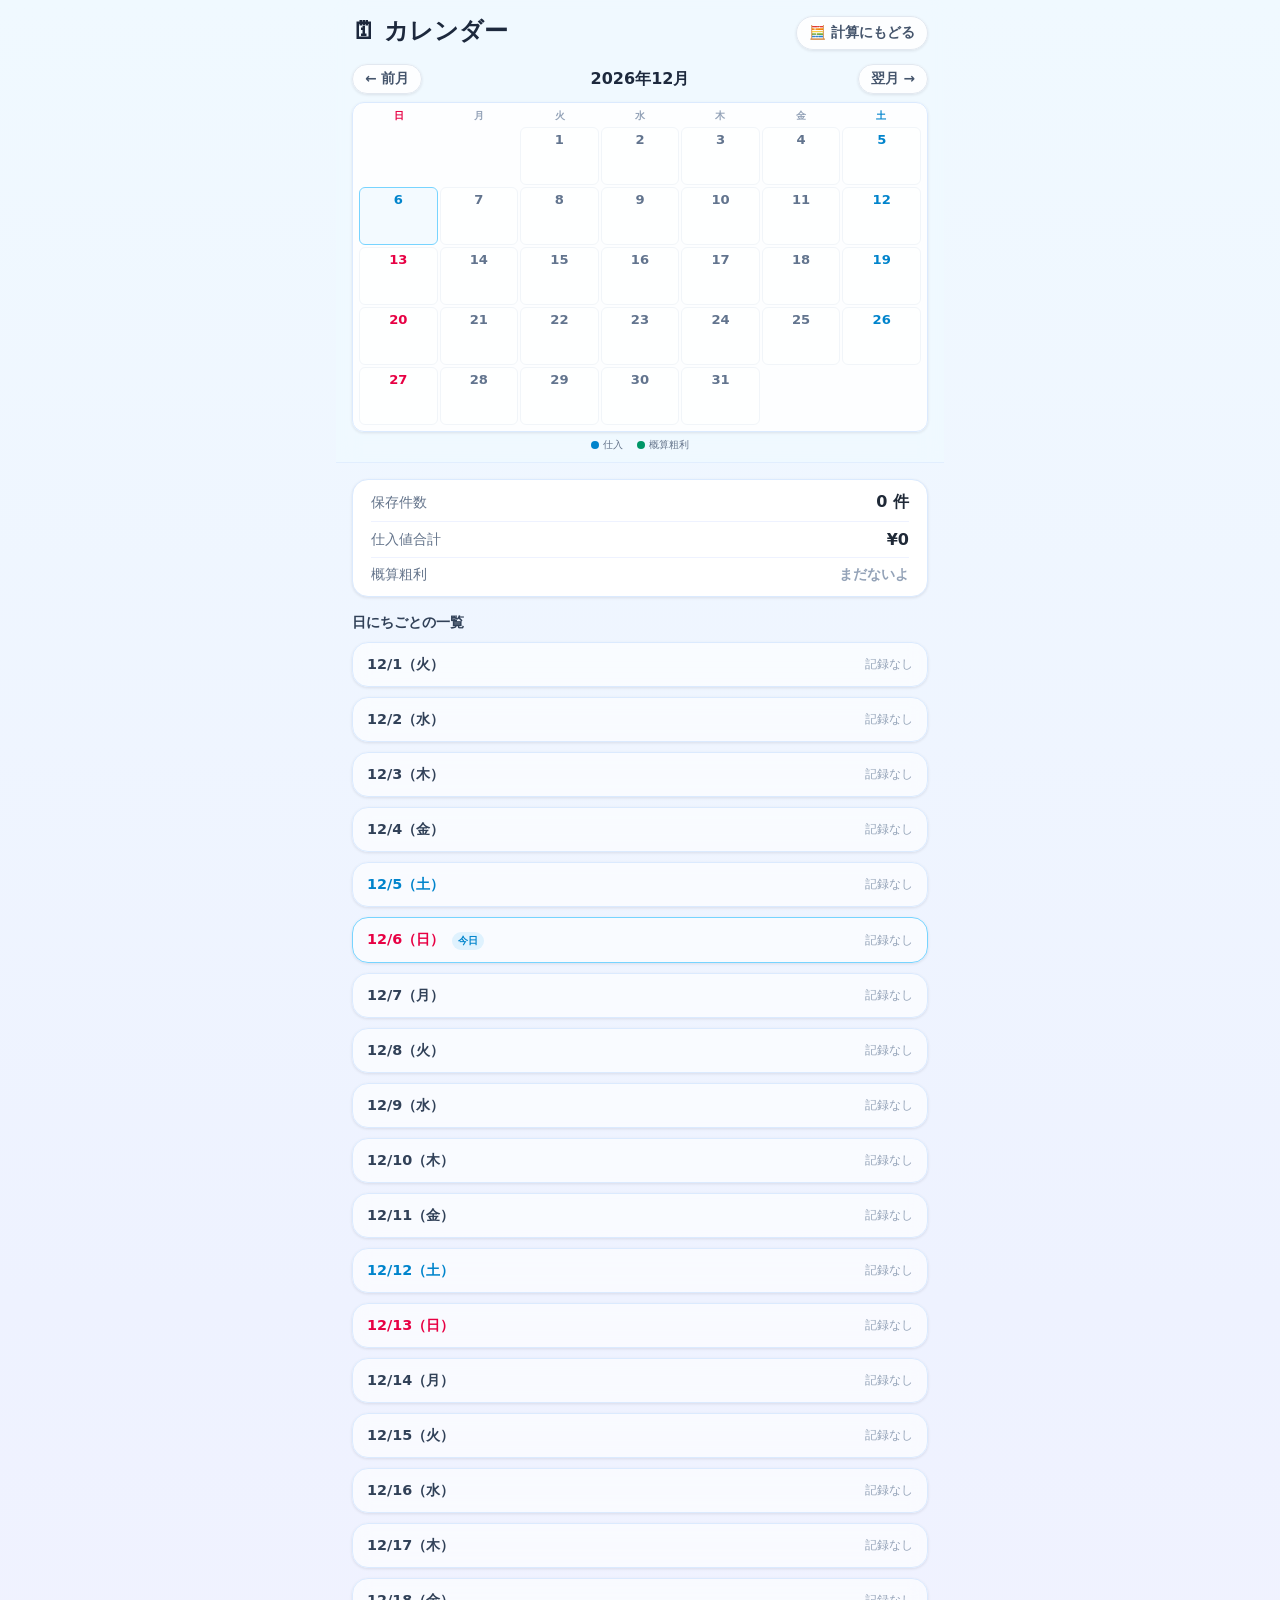
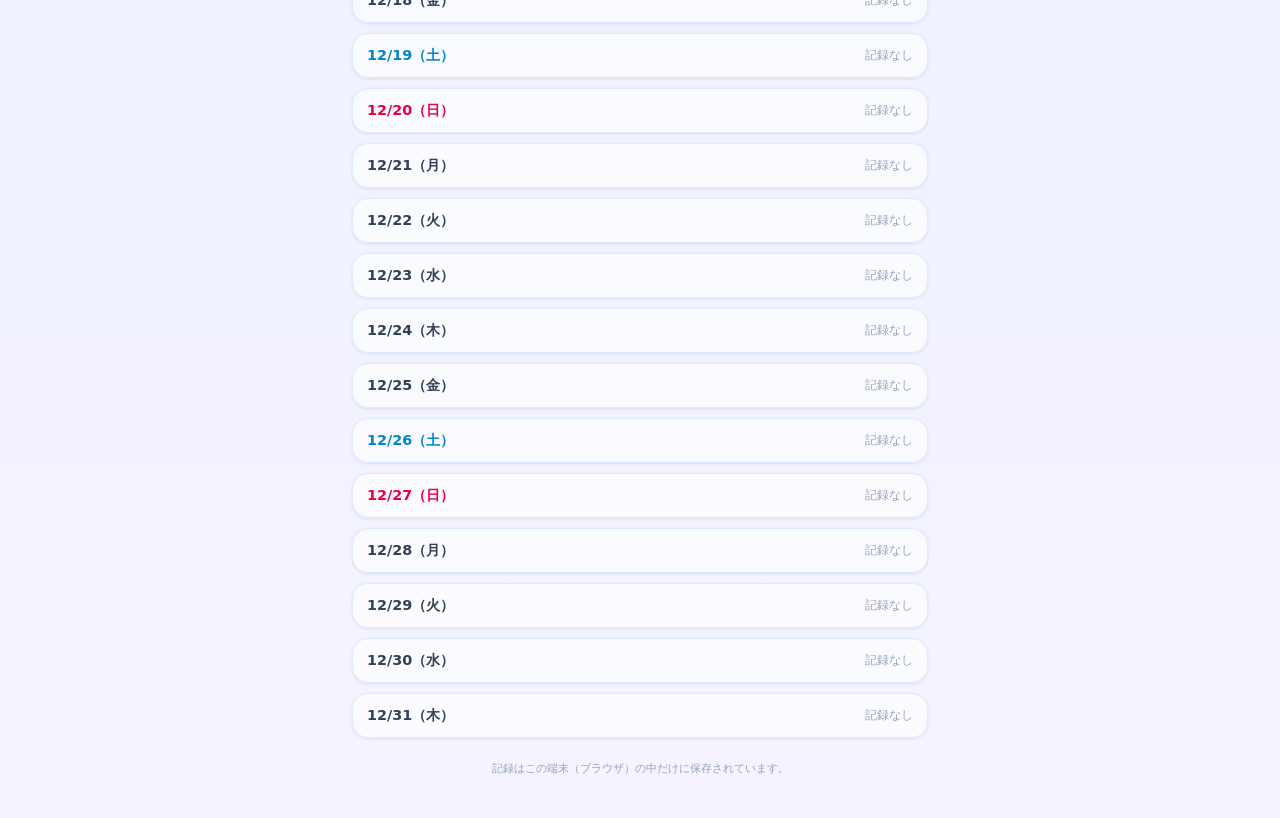
==== calendar/index.html @ 2d26ee3d "Add break-even profit calculator app" ====
<!doctype html>
<html lang="ja">
  <head>
    <meta charset="utf-8" />
    <meta name="viewport" content="width=device-width, initial-scale=1, viewport-fit=cover" />
    <meta name="theme-color" content="#4f39f6" />
    <meta
      name="description"
      content="保存した粗利計算を月別カレンダーで確認できます。"
    />
    <title>カレンダー - 概算 粗利計算</title>
    <link rel="manifest" href="../manifest.webmanifest" />
    <link rel="stylesheet" href="../styles.css?v=10" />
  </head>
  <body data-page="calendar">
    <main class="calendar-shell">
      <div class="container">
        <div class="calendar-sticky">
          <header class="topbar">
            <h1>🗓 カレンダー</h1>
            <a class="nav-pill" href="../">🧮 計算にもどる</a>
          </header>

          <div class="month-nav">
            <button class="month-button" type="button" id="prevMonth">← 前月</button>
            <div class="month-title" id="monthTitle"></div>
            <button class="month-button" type="button" id="nextMonth">翌月 →</button>
          </div>

          <section class="calendar-card" aria-label="月別カレンダー">
            <div class="weekday-row" aria-hidden="true">
              <span>日</span>
              <span>月</span>
              <span>火</span>
              <span>水</span>
              <span>木</span>
              <span>金</span>
              <span>土</span>
            </div>
            <div class="calendar-grid" id="calendarGrid"></div>
          </section>

          <div class="legend" aria-hidden="true">
            <span><i class="dot"></i>仕入</span>
            <span><i class="dot profit"></i>概算粗利</span>
          </div>
        </div>

        <section class="month-summary" aria-label="月の合計">
          <div>
            <span>保存件数</span>
            <strong id="monthCount">0 件</strong>
          </div>
          <div>
            <span>仕入値合計</span>
            <strong id="monthPurchase">¥0</strong>
          </div>
          <div>
            <span>概算粗利</span>
            <strong id="monthProfit" class="muted-value">まだないよ</strong>
          </div>
        </section>

        <h2 class="section-title">日にちごとの一覧</h2>
        <ul class="day-list" id="dayList"></ul>

        <p class="privacy-note">記録はこの端末（ブラウザ）の中だけに保存されています。</p>
      </div>
    </main>

    <script src="../app.js?v=10" defer></script>
  </body>
</html>
---- styles.css ----
:root {
  color-scheme: light;
  --page: #f7faff;
  --panel: rgba(255, 255, 255, 0.86);
  --panel-solid: #ffffff;
  --ink: #1f2937;
  --muted: #64748b;
  --faint: #94a3b8;
  --line: #dbeafe;
  --indigo: #4f39f6;
  --sky: #0084cc;
  --emerald: #009767;
  --rose: #e70044;
  --shadow: 0 1px 3px rgba(15, 23, 42, 0.1);
  font-family:
    "Yu Gothic UI", "Hiragino Kaku Gothic ProN", Meiryo, system-ui, -apple-system, BlinkMacSystemFont, sans-serif;
}

* {
  box-sizing: border-box;
}

html {
  min-height: 100%;
  background: var(--page);
}

body {
  min-height: 100%;
  margin: 0;
  color: var(--ink);
  background: linear-gradient(180deg, #f0f9ff 0%, #eef2ff 54%, #f5f3ff 100%);
  letter-spacing: 0;
}

button,
input {
  font: inherit;
}

button {
  -webkit-tap-highlight-color: transparent;
}

a {
  color: inherit;
  text-decoration: none;
}

.page-shell {
  min-height: 100dvh;
  padding: 16px;
}

.container {
  width: min(100%, 36rem);
  margin: 0 auto;
  padding-bottom: max(24px, env(safe-area-inset-bottom));
}

.container-narrow {
  width: min(100%, 28rem);
}

.topbar {
  display: flex;
  align-items: flex-start;
  justify-content: space-between;
  gap: 12px;
  margin-bottom: 14px;
}

h1 {
  margin: 0;
  color: #1d293d;
  font-size: 1.5rem;
  line-height: 1.25;
  font-weight: 800;
  letter-spacing: 0;
}

.lead {
  margin: 4px 0 0;
  color: var(--muted);
  font-size: 0.76rem;
}

.nav-pill,
.month-button {
  flex: 0 0 auto;
  border: 1px solid #e2e8f0;
  border-radius: 999px;
  background: rgba(255, 255, 255, 0.86);
  color: #45556c;
  box-shadow: var(--shadow);
  font-size: 0.86rem;
  font-weight: 700;
  white-space: nowrap;
}

.nav-pill {
  padding: 7px 12px;
}

.month-button {
  padding: 5px 12px;
  cursor: pointer;
}

.panel,
.summary-card,
.record-card,
.day-card {
  border: 1px solid var(--line);
  background: var(--panel);
  box-shadow: var(--shadow);
  backdrop-filter: blur(8px);
}

.panel {
  border-radius: 16px;
}

.input-panel {
  display: grid;
  gap: 12px;
  padding: 16px;
}

.field {
  display: grid;
  gap: 5px;
}

.field span {
  color: var(--muted);
  font-size: 0.76rem;
  font-weight: 700;
}

.field input {
  width: 100%;
  min-width: 0;
  border: 1px solid #e2e8f0;
  border-radius: 12px;
  background: var(--panel-solid);
  color: #1d293d;
  outline: 0;
  padding: 10px 12px;
  font-size: 1rem;
}

.field input:focus {
  border-color: #a4b3ff;
  box-shadow: 0 0 0 3px rgba(125, 135, 255, 0.24);
}

.field input::placeholder {
  color: #cad5e2;
}

.field-grid {
  display: grid;
  grid-template-columns: repeat(2, minmax(0, 1fr));
  gap: 12px;
}

.field-grid.three {
  grid-template-columns: repeat(3, minmax(0, 1fr));
  gap: 8px;
}

.result-panel {
  display: grid;
  gap: 12px;
  margin-top: 16px;
  padding: 16px 20px;
}

.result-line {
  display: flex;
  align-items: center;
  justify-content: space-between;
  gap: 12px;
}

.result-line span {
  color: var(--muted);
  font-size: 0.9rem;
}

.result-line small {
  color: var(--faint);
  font-size: 0.68rem;
}

.result-line strong {
  flex: 0 1 auto;
  min-width: 0;
  text-align: right;
  font-size: 1.5rem;
  line-height: 1.15;
  font-weight: 800;
  overflow-wrap: anywhere;
}

.result-line.compact strong {
  font-size: 1.28rem;
}

.break-even-box {
  display: grid;
  gap: 5px;
  border-top: 1px solid #eef2ff;
  padding-top: 12px;
}

.break-even-box p {
  margin: 0;
  color: var(--faint);
  font-size: 0.76rem;
  text-align: right;
}

.break-even-value {
  color: var(--indigo);
}

.profit-plus {
  color: var(--emerald);
}

.profit-minus {
  color: var(--rose);
}

.muted-value {
  color: var(--faint);
  font-weight: 600 !important;
  font-size: 0.86rem !important;
}

.primary-button,
.secondary-button {
  width: 100%;
  border: 0;
  cursor: pointer;
  transition:
    transform 0.15s ease,
    background-color 0.15s ease;
}

.primary-button {
  margin-top: 12px;
  padding: 13px 14px;
  border-radius: 16px;
  background: var(--indigo);
  color: #ffffff;
  font-weight: 800;
  box-shadow: var(--shadow);
}

.primary-button:disabled {
  cursor: not-allowed;
  background: #cad5e2;
}

.primary-button:not(:disabled):active {
  transform: scale(0.99);
}

.secondary-button {
  margin-top: 8px;
  padding: 11px 14px;
  border: 1px solid #e2e8f0;
  border-radius: 12px;
  background: rgba(255, 255, 255, 0.7);
  color: #62748e;
  font-size: 0.86rem;
  font-weight: 700;
}

.edit-banner {
  display: flex;
  align-items: center;
  justify-content: space-between;
  gap: 10px;
  margin-bottom: 8px;
  border: 1px solid #fee685;
  border-radius: 12px;
  background: #fffbeb;
  color: #b75000;
  padding: 9px 12px;
  font-size: 0.86rem;
}

.edit-banner button {
  border: 0;
  background: transparent;
  color: inherit;
  cursor: pointer;
  font-size: 0.78rem;
  font-weight: 800;
  text-decoration: underline;
}

.today-section {
  margin-top: 24px;
}

.today-section h2,
.section-title {
  margin: 0 0 10px;
  color: #314158;
  font-size: 0.9rem;
  font-weight: 800;
}

.empty-text {
  margin: 0;
  padding-inline: 4px;
  color: var(--faint);
  font-size: 0.78rem;
}

.summary-card {
  display: grid;
  gap: 8px;
  margin-bottom: 12px;
  border-radius: 16px;
  padding: 12px 16px;
}

.summary-card div {
  display: flex;
  align-items: center;
  justify-content: space-between;
  gap: 10px;
}

.summary-card div + div {
  border-top: 1px solid #eef2ff;
  padding-top: 8px;
}

.summary-card span {
  color: var(--muted);
  font-size: 0.86rem;
}

.summary-card strong {
  font-variant-numeric: tabular-nums;
}

.record-list,
.day-list {
  display: grid;
  gap: 10px;
  margin: 0;
  padding: 0;
  list-style: none;
}

.record-card {
  border-radius: 12px;
  padding: 12px 14px;
  background: rgba(255, 255, 255, 0.82);
}

.record-main {
  display: flex;
  align-items: flex-start;
  justify-content: space-between;
  gap: 10px;
}

.record-text {
  min-width: 0;
}

.record-name {
  color: #1d293d;
  font-weight: 800;
  overflow: hidden;
  text-overflow: ellipsis;
  white-space: nowrap;
}

.record-detail {
  margin-top: 3px;
  color: var(--faint);
  font-size: 0.7rem;
}

.record-result {
  flex: 0 0 auto;
  text-align: right;
}

.record-result strong {
  display: block;
  font-weight: 850;
  font-variant-numeric: tabular-nums;
}

.record-actions,
.form-actions {
  display: flex;
  align-items: center;
  justify-content: flex-end;
  gap: 8px;
  margin-top: 8px;
}

.mini-button {
  border: 1px solid #e0e7ff;
  border-radius: 999px;
  background: #eef2ff;
  color: #4f39f6;
  cursor: pointer;
  padding: 5px 11px;
  font-size: 0.72rem;
  font-weight: 800;
}

.mini-button.ghost {
  border-color: #e2e8f0;
  background: #f8fafc;
  color: #90a1b9;
}

.mini-button.strong {
  background: var(--indigo);
  color: #ffffff;
}

.privacy-note {
  margin: 24px 0 0;
  color: var(--faint);
  font-size: 0.68rem;
  text-align: center;
}

.calendar-shell {
  min-height: 100dvh;
  padding: 0 16px 18px;
}

.calendar-sticky {
  position: sticky;
  top: 0;
  z-index: 2;
  margin: 0 -16px 16px;
  padding: 16px 16px 10px;
  border-bottom: 1px solid rgba(219, 234, 254, 0.7);
  background: rgba(240, 249, 255, 0.94);
  backdrop-filter: blur(10px);
}

.month-nav {
  display: flex;
  align-items: center;
  justify-content: space-between;
  gap: 10px;
  margin-bottom: 8px;
}

.month-title {
  color: #1d293d;
  font-weight: 850;
}

.calendar-card {
  border: 1px solid var(--line);
  border-radius: 12px;
  background: var(--panel);
  box-shadow: var(--shadow);
  padding: 6px;
}

.weekday-row,
.calendar-grid {
  display: grid;
  grid-template-columns: repeat(7, minmax(0, 1fr));
}

.weekday-row span {
  padding-bottom: 4px;
  color: var(--faint);
  font-size: 0.65rem;
  font-weight: 800;
  text-align: center;
}

.weekday-row span:first-child,
.sunday .day-number,
.day-card.sunday .day-header span {
  color: var(--rose);
}

.weekday-row span:last-child,
.saturday .day-number,
.day-card.saturday .day-header span {
  color: var(--sky);
}

.calendar-grid {
  gap: 2px;
}

.calendar-day {
  display: flex;
  min-height: 58px;
  flex-direction: column;
  align-items: center;
  border: 1px solid #f1f5f9;
  border-radius: 6px;
  background: rgba(255, 255, 255, 0.42);
  padding: 5px 2px;
  color: inherit;
  text-align: center;
}

button.calendar-day {
  cursor: pointer;
}

.calendar-day.today {
  border-color: #77d4ff;
  background: rgba(240, 249, 255, 0.78);
}

.calendar-day.selected {
  border-color: #7d87ff;
  background: rgba(238, 242, 255, 0.9);
  box-shadow: inset 0 0 0 1px #a4b3ff;
}

.calendar-day.has-record {
  border-color: #a4f4cf;
  background: rgba(236, 253, 245, 0.62);
}

.day-number {
  color: #62748e;
  font-size: 0.82rem;
  font-weight: 850;
  line-height: 1;
}

.calendar-day.today .day-number {
  color: var(--sky);
}

.mini-total {
  display: block;
  width: 100%;
  margin-top: 3px;
  overflow: hidden;
  text-overflow: ellipsis;
  color: var(--sky);
  font-size: 0.62rem;
  font-weight: 850;
  line-height: 1;
  white-space: nowrap;
}

.mini-total.profit-minus,
.mini-total.profit-plus {
  color: inherit;
}

.legend {
  display: flex;
  justify-content: center;
  gap: 14px;
  margin-top: 6px;
  color: var(--muted);
  font-size: 0.65rem;
}

.legend span {
  display: inline-flex;
  align-items: center;
  gap: 4px;
}

.dot {
  width: 8px;
  height: 8px;
  border-radius: 50%;
  background: var(--sky);
}

.dot.profit {
  background: var(--emerald);
}

.month-summary {
  display: grid;
  gap: 8px;
  margin: 16px 0;
  border: 1px solid var(--line);
  border-radius: 16px;
  background: var(--panel-solid);
  box-shadow: var(--shadow);
  padding: 12px 18px;
}

.month-summary div {
  display: flex;
  align-items: center;
  justify-content: space-between;
  gap: 12px;
}

.month-summary div + div {
  border-top: 1px solid #eef2ff;
  padding-top: 8px;
}

.month-summary span {
  color: var(--muted);
  font-size: 0.86rem;
}

.month-summary strong {
  font-variant-numeric: tabular-nums;
}

.day-card {
  scroll-margin-top: 280px;
  overflow: hidden;
  border-radius: 16px;
  background: rgba(255, 255, 255, 0.62);
}

.day-card.has-record {
  background: var(--panel-solid);
}

.day-card.today {
  border-color: #77d4ff;
}

.day-card.selected {
  border-color: #a4b3ff;
  box-shadow:
    0 0 0 2px rgba(164, 179, 255, 0.32),
    var(--shadow);
}

.day-header {
  display: flex;
  width: 100%;
  align-items: center;
  justify-content: space-between;
  gap: 8px;
  border: 0;
  background: transparent;
  color: inherit;
  cursor: pointer;
  padding: 12px 14px;
  text-align: left;
}

.day-header.static {
  cursor: default;
}

.day-header span {
  color: #314158;
  font-size: 0.9rem;
  font-weight: 850;
}

.day-header small {
  color: var(--faint);
  font-size: 0.72rem;
}

.today-badge {
  display: inline-block;
  margin-left: 8px;
  border-radius: 999px;
  background: #dff2fe;
  color: var(--sky);
  padding: 2px 6px;
  font-size: 0.64rem;
}

.day-totals {
  display: flex;
  gap: 22px;
  padding: 0 14px 12px;
}

.day-totals span {
  display: block;
  color: var(--faint);
  font-size: 0.7rem;
}

.day-totals strong {
  font-size: 1.2rem;
  font-weight: 850;
  font-variant-numeric: tabular-nums;
}

.day-records {
  display: grid;
  gap: 8px;
  border-top: 1px solid #eef2ff;
  padding: 10px;
}

.day-records .record-card {
  background: #f8fafc;
  box-shadow: none;
}

.edit-card {
  display: grid;
  gap: 8px;
}

.small-field input {
  border-radius: 9px;
  padding: 8px 10px;
  font-size: 0.9rem;
}

.small-field span {
  font-size: 0.68rem;
}

[hidden] {
  display: none !important;
}

@media (max-width: 360px) {
  .page-shell,
  .calendar-shell {
    padding-inline: 12px;
  }

  .topbar {
    align-items: stretch;
    flex-direction: column;
  }

  .nav-pill {
    align-self: flex-start;
  }

  .field-grid.three {
    grid-template-columns: 1fr;
  }

  .result-line {
    align-items: flex-start;
    flex-direction: column;
  }

  .result-line strong,
  .break-even-box p {
    text-align: left;
  }
}

@media (prefers-color-scheme: dark) {
  :root {
    color-scheme: dark;
    --page: #0f172b;
    --panel: rgba(29, 41, 61, 0.82);
    --panel-solid: #1d293d;
    --ink: #f1f5f9;
    --muted: #cad5e2;
    --faint: #90a1b9;
    --line: #314158;
    --shadow: 0 1px 3px rgba(0, 0, 0, 0.28);
  }

  body {
    background: linear-gradient(180deg, #0f172b 0%, #1e1a4d 54%, #0f172b 100%);
  }

  h1,
  .month-title,
  .record-name {
    color: #f1f5f9;
  }

  .calendar-sticky {
    border-bottom-color: rgba(49, 65, 88, 0.72);
    background: rgba(15, 23, 43, 0.94);
  }

  .nav-pill,
  .month-button,
  .field input,
  .secondary-button,
  .month-summary {
    border-color: #314158;
    background: rgba(29, 41, 61, 0.88);
    color: #cad5e2;
  }

  .field input {
    color: #f1f5f9;
  }

  .field input::placeholder {
    color: #62748e;
  }

  .edit-banner {
    border-color: #953d00;
    background: rgba(70, 25, 1, 0.45);
    color: #ffd236;
  }

  .break-even-box,
  .summary-card div + div,
  .month-summary div + div,
  .day-records {
    border-color: #314158;
  }

  .record-card,
  .day-records .record-card {
    background: rgba(15, 23, 43, 0.5);
  }

  .day-card {
    background: rgba(29, 41, 61, 0.52);
  }

  .day-card.has-record {
    background: rgba(29, 41, 61, 0.86);
  }

  .calendar-day {
    border-color: rgba(49, 65, 88, 0.78);
    background: rgba(15, 23, 43, 0.32);
  }

  .calendar-day.has-record {
    border-color: #005f46;
    background: rgba(0, 95, 70, 0.22);
  }

  .calendar-day.today {
    border-color: #00a5ef;
    background: rgba(5, 47, 74, 0.36);
  }

  .calendar-day.selected {
    border-color: #7d87ff;
    background: rgba(30, 26, 77, 0.72);
  }

  .day-header span,
  .today-section h2,
  .section-title {
    color: #e2e8f0;
  }

  .mini-button.ghost {
    border-color: #314158;
    background: rgba(49, 65, 88, 0.62);
    color: #90a1b9;
  }
}
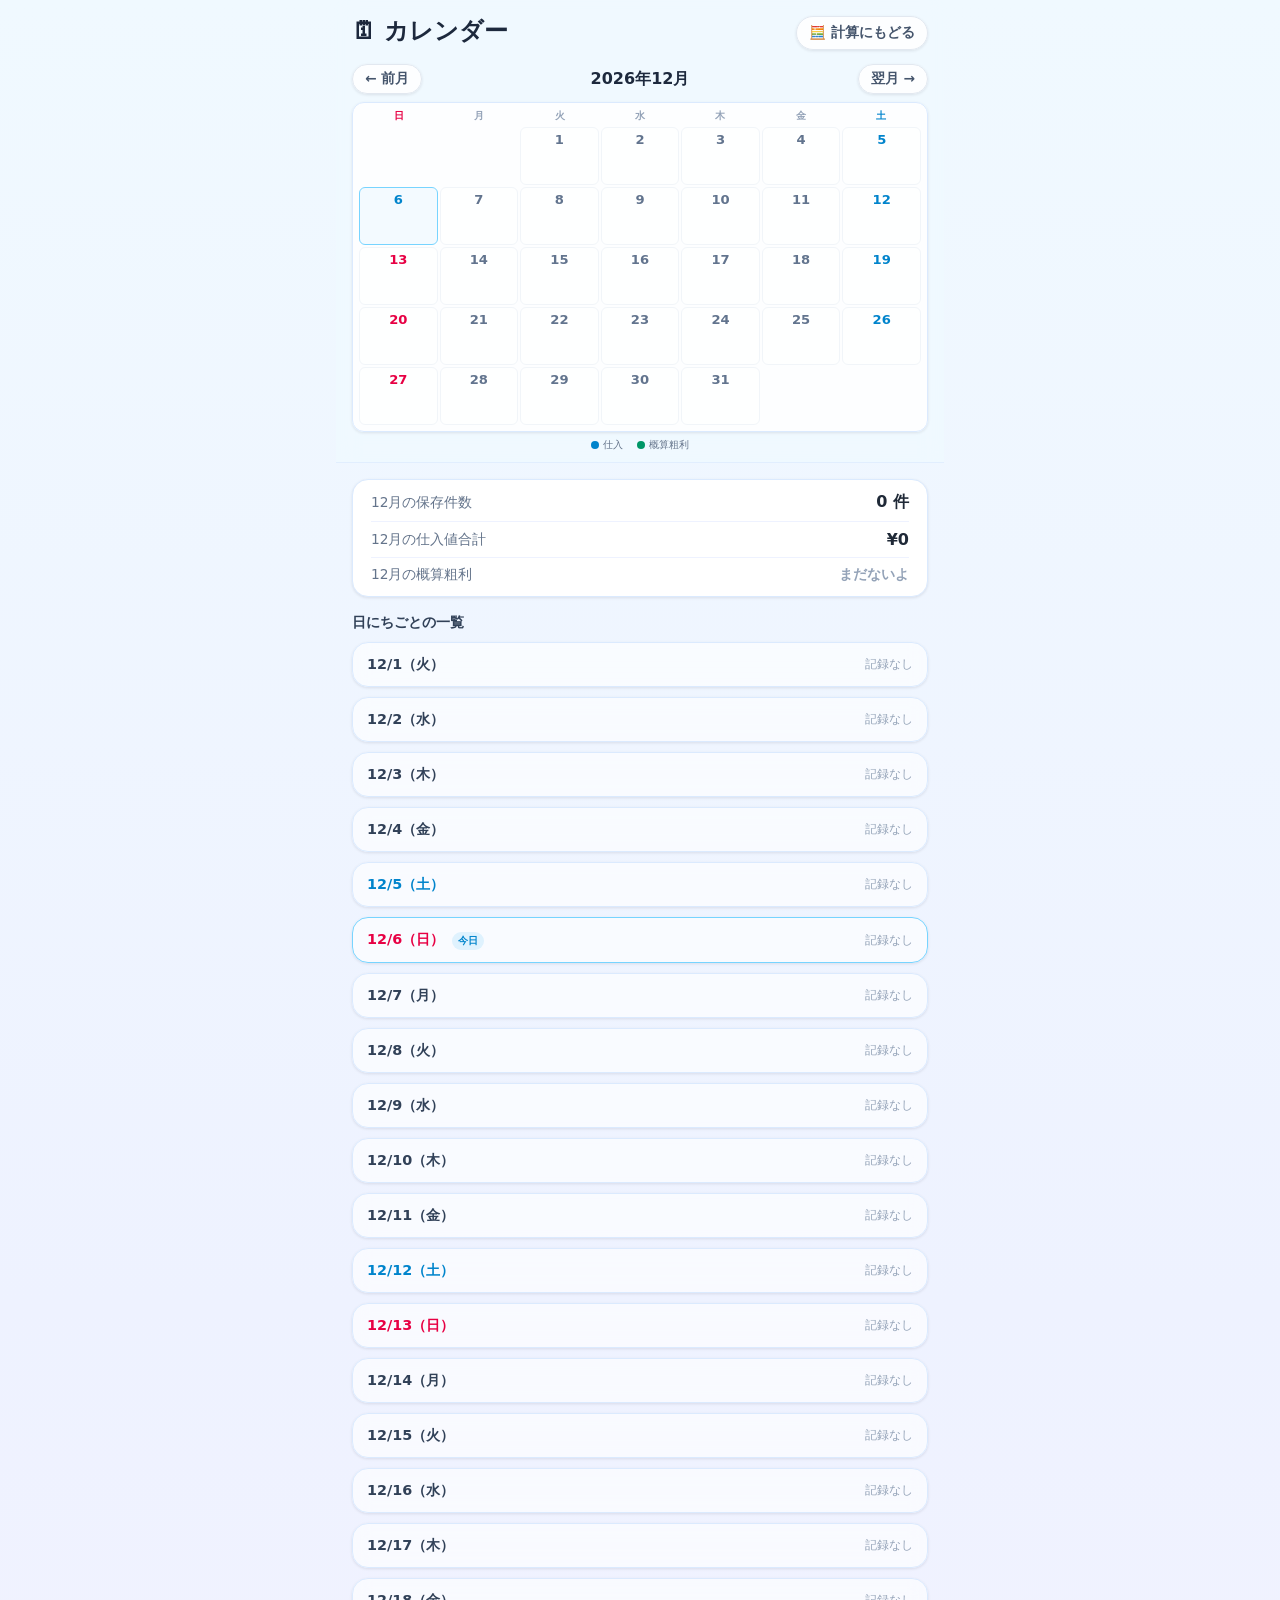
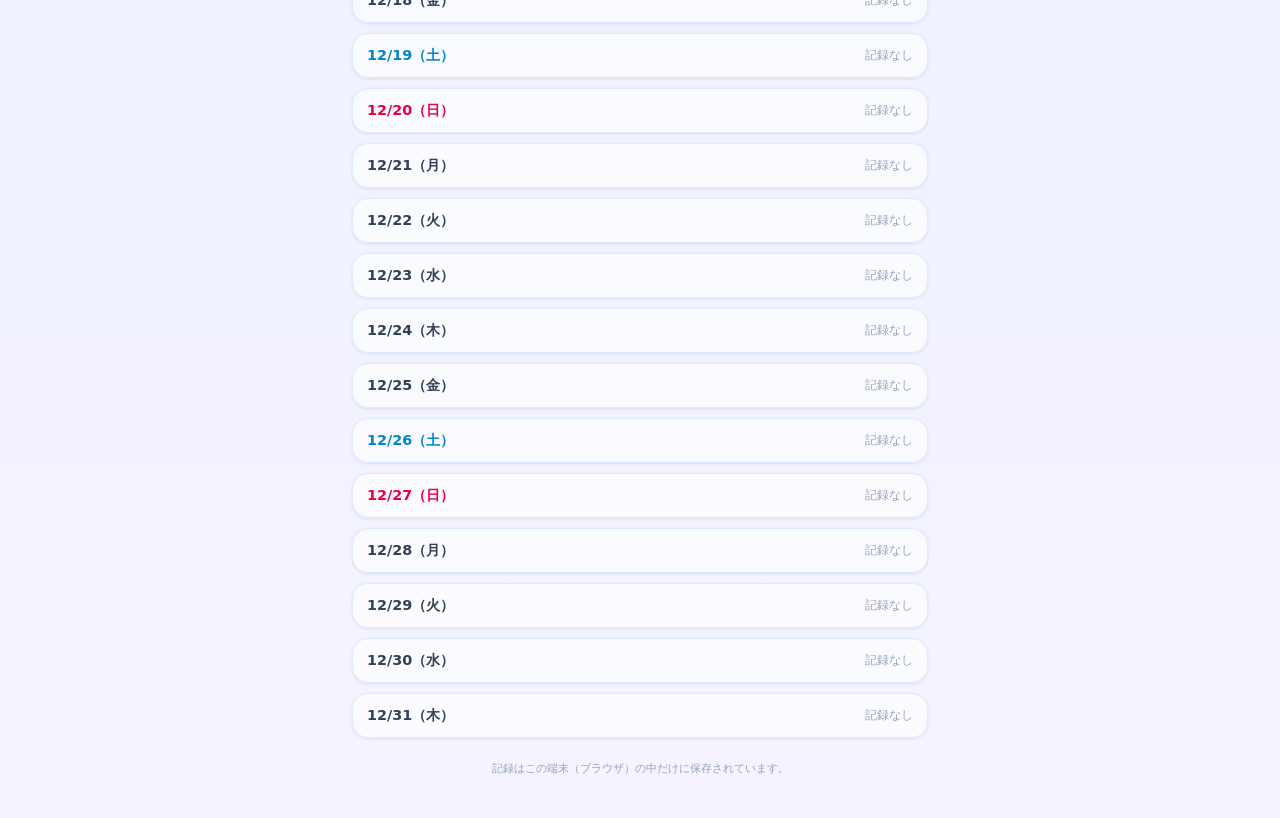
==== commit ed44fef4: "Sync updated profit calculator app" ====
--- a/calendar/index.html
+++ b/calendar/index.html
@@ -8,9 +8,9 @@
       name="description"
       content="保存した粗利計算を月別カレンダーで確認できます。"
     />
-    <title>カレンダー - 概算 粗利計算</title>
+    <title>概算 粗利計算</title>
     <link rel="manifest" href="../manifest.webmanifest" />
-    <link rel="stylesheet" href="../styles.css?v=10" />
+    <link rel="stylesheet" href="../styles.css?v=11" />
   </head>
   <body data-page="calendar">
     <main class="calendar-shell">
@@ -48,15 +48,15 @@
 
         <section class="month-summary" aria-label="月の合計">
           <div>
-            <span>保存件数</span>
+            <span id="monthCountLabel">保存件数</span>
             <strong id="monthCount">0 件</strong>
           </div>
           <div>
-            <span>仕入値合計</span>
+            <span id="monthPurchaseLabel">仕入値合計</span>
             <strong id="monthPurchase">¥0</strong>
           </div>
           <div>
-            <span>概算粗利</span>
+            <span id="monthProfitLabel">概算粗利</span>
             <strong id="monthProfit" class="muted-value">まだないよ</strong>
           </div>
         </section>
@@ -68,6 +68,6 @@
       </div>
     </main>
 
-    <script src="../app.js?v=10" defer></script>
+    <script src="../app.js?v=11" defer></script>
   </body>
 </html>
--- a/styles.css
+++ b/styles.css
@@ -80,7 +80,7 @@
 }
 
 .lead {
-  margin: 4px 0 0;
+  margin: -8px 0 14px;
   color: var(--muted);
   font-size: 0.76rem;
 }
@@ -441,6 +441,67 @@
   text-align: center;
 }
 
+.backup-panel {
+  display: grid;
+  gap: 10px;
+  margin-top: 24px;
+  border: 1px solid var(--line);
+  border-radius: 16px;
+  background: var(--panel);
+  box-shadow: var(--shadow);
+  padding: 14px;
+}
+
+.backup-panel h2 {
+  margin: 0;
+  color: #314158;
+  font-size: 0.92rem;
+}
+
+.backup-panel p {
+  margin: 0;
+  color: var(--muted);
+  font-size: 0.72rem;
+  line-height: 1.65;
+}
+
+.backup-actions {
+  display: grid;
+  grid-template-columns: repeat(2, minmax(0, 1fr));
+  gap: 8px;
+}
+
+.backup-actions button,
+.backup-actions label,
+.csv-button {
+  display: grid;
+  min-height: 42px;
+  place-items: center;
+  border: 1px solid #bfdbfe;
+  border-radius: 12px;
+  background: #ffffff;
+  color: var(--sky);
+  cursor: pointer;
+  font-weight: 850;
+}
+
+.backup-actions label {
+  position: relative;
+  overflow: hidden;
+}
+
+.backup-actions input {
+  position: absolute;
+  inset: 0;
+  opacity: 0;
+  cursor: pointer;
+}
+
+.csv-button {
+  width: 100%;
+  color: var(--indigo);
+}
+
 .calendar-shell {
   min-height: 100dvh;
   padding: 0 16px 18px;
@@ -820,6 +881,17 @@
     color: #ffd236;
   }
 
+  .backup-panel h2 {
+    color: #e2e8f0;
+  }
+
+  .backup-actions button,
+  .backup-actions label,
+  .csv-button {
+    border-color: #314158;
+    background: rgba(29, 41, 61, 0.88);
+  }
+
   .break-even-box,
   .summary-card div + div,
   .month-summary div + div,
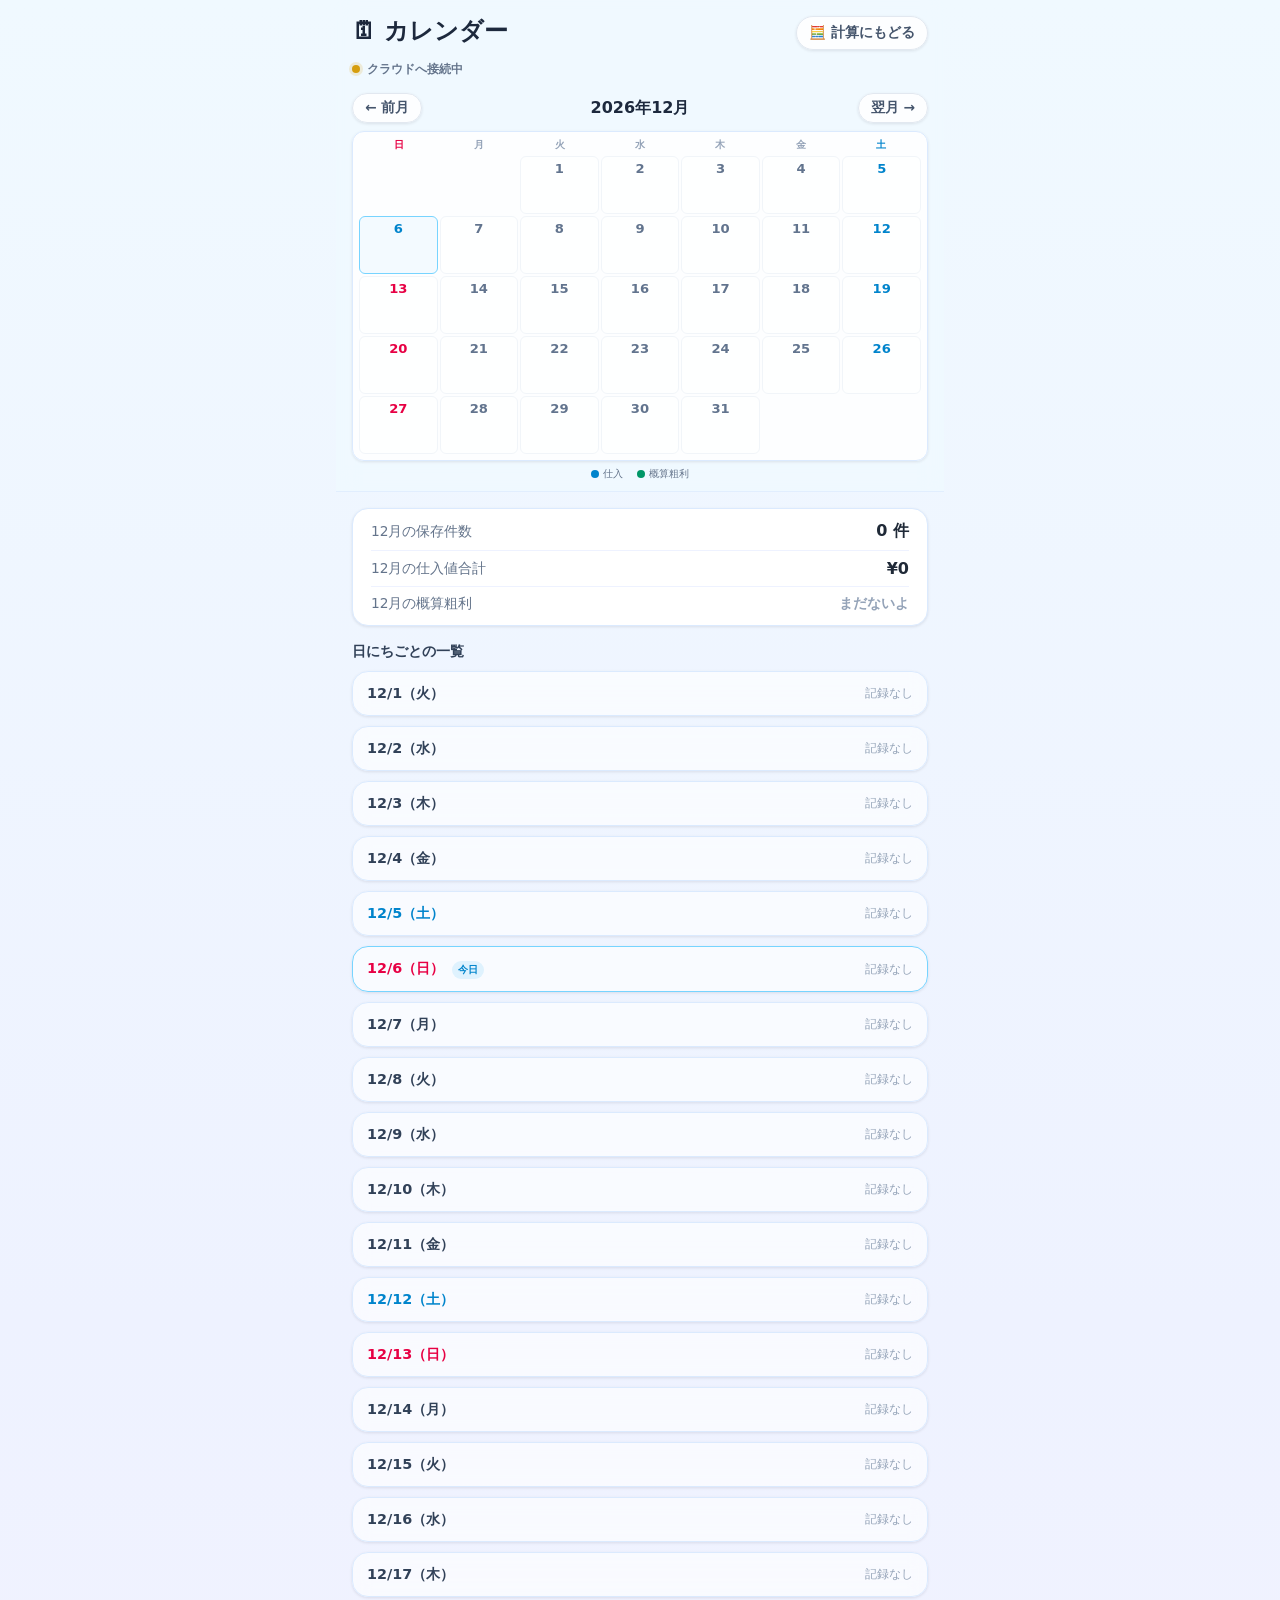
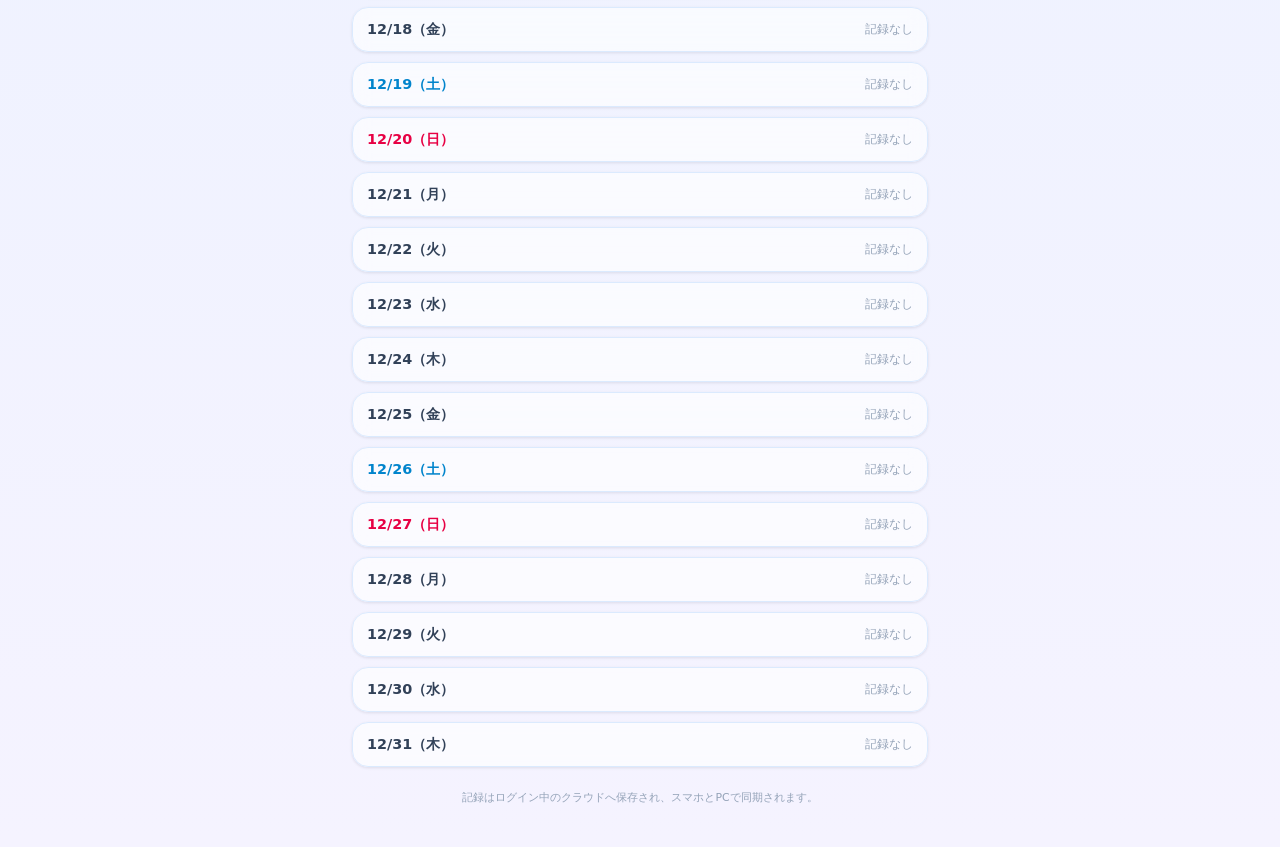
==== commit 5c09f380: "Unify calculator and inventory cloud sync" ====
--- a/calendar/index.html
+++ b/calendar/index.html
@@ -10,7 +10,7 @@
     />
     <title>概算 粗利計算</title>
     <link rel="manifest" href="../manifest.webmanifest" />
-    <link rel="stylesheet" href="../styles.css?v=11" />
+    <link rel="stylesheet" href="../styles.css?v=18" />
   </head>
   <body data-page="calendar">
     <main class="calendar-shell">
@@ -20,6 +20,11 @@
             <h1>🗓 カレンダー</h1>
             <a class="nav-pill" href="../">🧮 計算にもどる</a>
           </header>
+
+          <div class="calculator-sync-status" id="calculatorCloudStatus" data-state="checking" role="status" aria-live="polite">
+            <span class="calculator-sync-dot" aria-hidden="true"></span>
+            <span id="calculatorCloudStatusText">クラウドへ接続中</span>
+          </div>
 
           <div class="month-nav">
             <button class="month-button" type="button" id="prevMonth">← 前月</button>
@@ -64,10 +69,11 @@
         <h2 class="section-title">日にちごとの一覧</h2>
         <ul class="day-list" id="dayList"></ul>
 
-        <p class="privacy-note">記録はこの端末（ブラウザ）の中だけに保存されています。</p>
+        <p class="privacy-note">記録はログイン中のクラウドへ保存され、スマホとPCで同期されます。</p>
       </div>
     </main>
 
-    <script src="../app.js?v=11" defer></script>
+    <script src="../cloud-sync.js?v=1" defer></script>
+    <script src="../app.js?v=18" defer></script>
   </body>
 </html>
--- a/styles.css
+++ b/styles.css
@@ -34,7 +34,8 @@
 }
 
 button,
-input {
+input,
+select {
   font: inherit;
 }
 
@@ -68,6 +69,13 @@
   justify-content: space-between;
   gap: 12px;
   margin-bottom: 14px;
+}
+
+.nav-links {
+  display: flex;
+  flex-wrap: wrap;
+  justify-content: flex-end;
+  gap: 8px;
 }
 
 h1 {
@@ -83,6 +91,104 @@
   margin: -8px 0 14px;
   color: var(--muted);
   font-size: 0.76rem;
+}
+
+.calculator-sync-status {
+  display: flex;
+  min-height: 24px;
+  align-items: center;
+  gap: 7px;
+  margin: -7px 0 12px;
+  color: var(--muted);
+  font-size: 0.72rem;
+  font-weight: 750;
+}
+
+.calculator-sync-dot {
+  width: 8px;
+  height: 8px;
+  flex: 0 0 auto;
+  border-radius: 50%;
+  background: #d69e0d;
+  box-shadow: 0 0 0 3px rgba(214, 158, 13, 0.16);
+}
+
+.calculator-sync-status[data-state="synced"] .calculator-sync-dot {
+  background: #16845b;
+  box-shadow: 0 0 0 3px rgba(22, 132, 91, 0.15);
+}
+
+.calculator-sync-status[data-state="saving"] .calculator-sync-dot,
+.calculator-sync-status[data-state="checking"] .calculator-sync-dot {
+  animation: calculator-sync-pulse 1.1s ease-in-out infinite;
+}
+
+.calculator-sync-status[data-state="error"] {
+  color: #c4323d;
+}
+
+.calculator-sync-status[data-state="error"] .calculator-sync-dot {
+  background: #c4323d;
+  box-shadow: 0 0 0 3px rgba(196, 50, 61, 0.14);
+}
+
+@keyframes calculator-sync-pulse {
+  50% {
+    opacity: 0.35;
+  }
+}
+
+.announcement {
+  display: grid;
+  grid-template-columns: auto minmax(0, 1fr);
+  gap: 10px;
+  margin-bottom: 14px;
+  border: 1px solid #f6c846;
+  border-radius: 12px;
+  background: #fffbeb;
+  color: #7a4b00;
+  padding: 11px 12px;
+}
+
+.announcement-heading {
+  display: flex;
+  align-items: center;
+  gap: 5px;
+  font-size: 0.78rem;
+}
+
+.announcement-body {
+  min-width: 0;
+  font-size: 0.78rem;
+}
+
+.announcement-body > strong {
+  display: block;
+  overflow-wrap: anywhere;
+}
+
+.announcement-body p {
+  margin: 7px 0 0;
+  color: #8a5b0a;
+  font-size: 0.72rem;
+  line-height: 1.6;
+}
+
+.announcement-actions {
+  display: flex;
+  gap: 7px;
+  margin-top: 8px;
+}
+
+.announcement-actions button {
+  border: 1px solid #f6c846;
+  border-radius: 999px;
+  background: rgba(255, 255, 255, 0.78);
+  color: #8a5b0a;
+  cursor: pointer;
+  padding: 4px 10px;
+  font-size: 0.68rem;
+  font-weight: 800;
 }
 
 .nav-pill,
@@ -138,7 +244,8 @@
   font-weight: 700;
 }
 
-.field input {
+.field input,
+.field select {
   width: 100%;
   min-width: 0;
   border: 1px solid #e2e8f0;
@@ -150,7 +257,8 @@
   font-size: 1rem;
 }
 
-.field input:focus {
+.field input:focus,
+.field select:focus {
   border-color: #a4b3ff;
   box-shadow: 0 0 0 3px rgba(125, 135, 255, 0.24);
 }
@@ -168,6 +276,37 @@
 .field-grid.three {
   grid-template-columns: repeat(3, minmax(0, 1fr));
   gap: 8px;
+}
+
+.shipping-mode-button {
+  width: 100%;
+  border: 1px solid #c7d2fe;
+  border-radius: 12px;
+  background: #ffffff;
+  color: var(--indigo);
+  cursor: pointer;
+  padding: 9px 10px;
+  font-size: 0.76rem;
+  font-weight: 800;
+  line-height: 1.35;
+}
+
+.shipping-mode-button.active {
+  border-color: var(--indigo);
+  background: var(--indigo);
+  color: #ffffff;
+}
+
+.shipping-mode-button.compact {
+  padding: 7px 9px;
+  font-size: 0.68rem;
+}
+
+.shipping-mode-note {
+  margin: -7px 0 0;
+  color: var(--indigo);
+  font-size: 0.68rem;
+  line-height: 1.5;
 }
 
 .result-panel {
@@ -386,6 +525,24 @@
   white-space: nowrap;
 }
 
+.shipping-badge {
+  display: inline-block;
+  margin-left: 5px;
+  border-radius: 999px;
+  background: #e0e7ff;
+  color: var(--indigo);
+  padding: 2px 6px;
+  font-size: 0.6rem;
+  vertical-align: middle;
+  white-space: nowrap;
+}
+
+.store-detail {
+  color: var(--indigo);
+  font-size: 0.78rem;
+  font-weight: 700;
+}
+
 .record-detail {
   margin-top: 3px;
   color: var(--faint);
@@ -456,6 +613,29 @@
   margin: 0;
   color: #314158;
   font-size: 0.92rem;
+}
+
+.backup-panel > strong {
+  color: #45556c;
+  font-size: 0.76rem;
+}
+
+.backup-panel ol {
+  display: grid;
+  gap: 3px;
+  margin: -4px 0 2px;
+  padding-left: 22px;
+  color: var(--muted);
+  font-size: 0.7rem;
+  line-height: 1.55;
+}
+
+.backup-panel .backup-warning {
+  border: 1px solid #fee685;
+  border-radius: 9px;
+  background: #fffbeb;
+  color: #a34a00;
+  padding: 8px 9px;
 }
 
 .backup-panel p {
@@ -690,7 +870,7 @@
 }
 
 .day-card {
-  scroll-margin-top: 280px;
+  scroll-margin-top: 500px;
   overflow: hidden;
   border-radius: 16px;
   background: rgba(255, 255, 255, 0.62);
@@ -785,7 +965,8 @@
   gap: 8px;
 }
 
-.small-field input {
+.small-field input,
+.small-field select {
   border-radius: 9px;
   padding: 8px 10px;
   font-size: 0.9rem;
@@ -812,6 +993,10 @@
 
   .nav-pill {
     align-self: flex-start;
+  }
+
+  .nav-links {
+    justify-content: flex-start;
   }
 
   .field-grid.three {
@@ -860,6 +1045,7 @@
   .nav-pill,
   .month-button,
   .field input,
+  .field select,
   .secondary-button,
   .month-summary {
     border-color: #314158;
@@ -871,6 +1057,10 @@
     color: #f1f5f9;
   }
 
+  .field select {
+    color: #f1f5f9;
+  }
+
   .field input::placeholder {
     color: #62748e;
   }
@@ -881,8 +1071,50 @@
     color: #ffd236;
   }
 
+  .announcement {
+    border-color: #854d0e;
+    background: rgba(69, 26, 3, 0.58);
+    color: #fde68a;
+  }
+
+  .announcement-body p,
+  .announcement-actions button {
+    color: #fcd34d;
+  }
+
+  .announcement-actions button {
+    border-color: #854d0e;
+    background: rgba(30, 41, 59, 0.68);
+  }
+
+  .shipping-mode-button {
+    border-color: #4338ca;
+    background: rgba(29, 41, 61, 0.88);
+    color: #a5b4fc;
+  }
+
+  .shipping-mode-button.active {
+    background: var(--indigo);
+    color: #ffffff;
+  }
+
   .backup-panel h2 {
     color: #e2e8f0;
+  }
+
+  .backup-panel > strong {
+    color: #e2e8f0;
+  }
+
+  .backup-panel .backup-warning {
+    border-color: #854d0e;
+    background: rgba(69, 26, 3, 0.52);
+    color: #fcd34d;
+  }
+
+  .shipping-badge {
+    background: rgba(67, 56, 202, 0.36);
+    color: #c7d2fe;
   }
 
   .backup-actions button,
